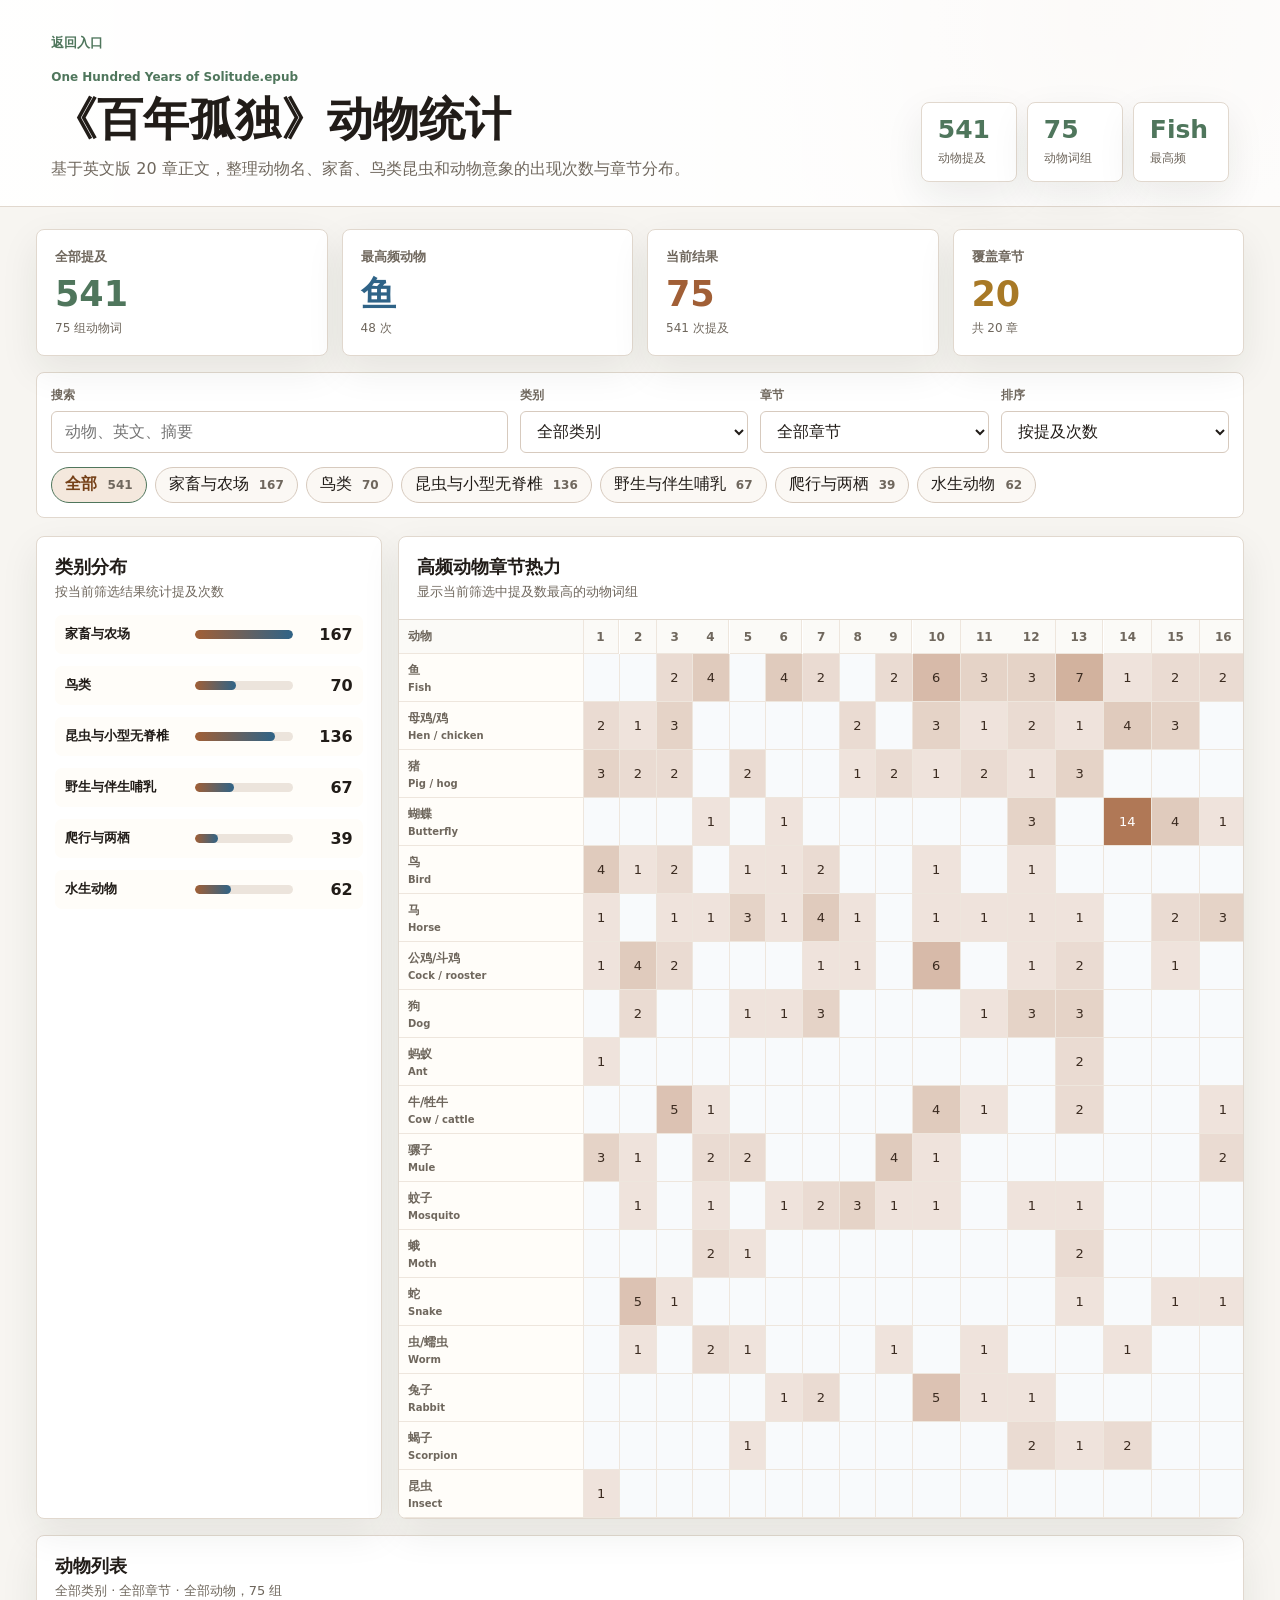
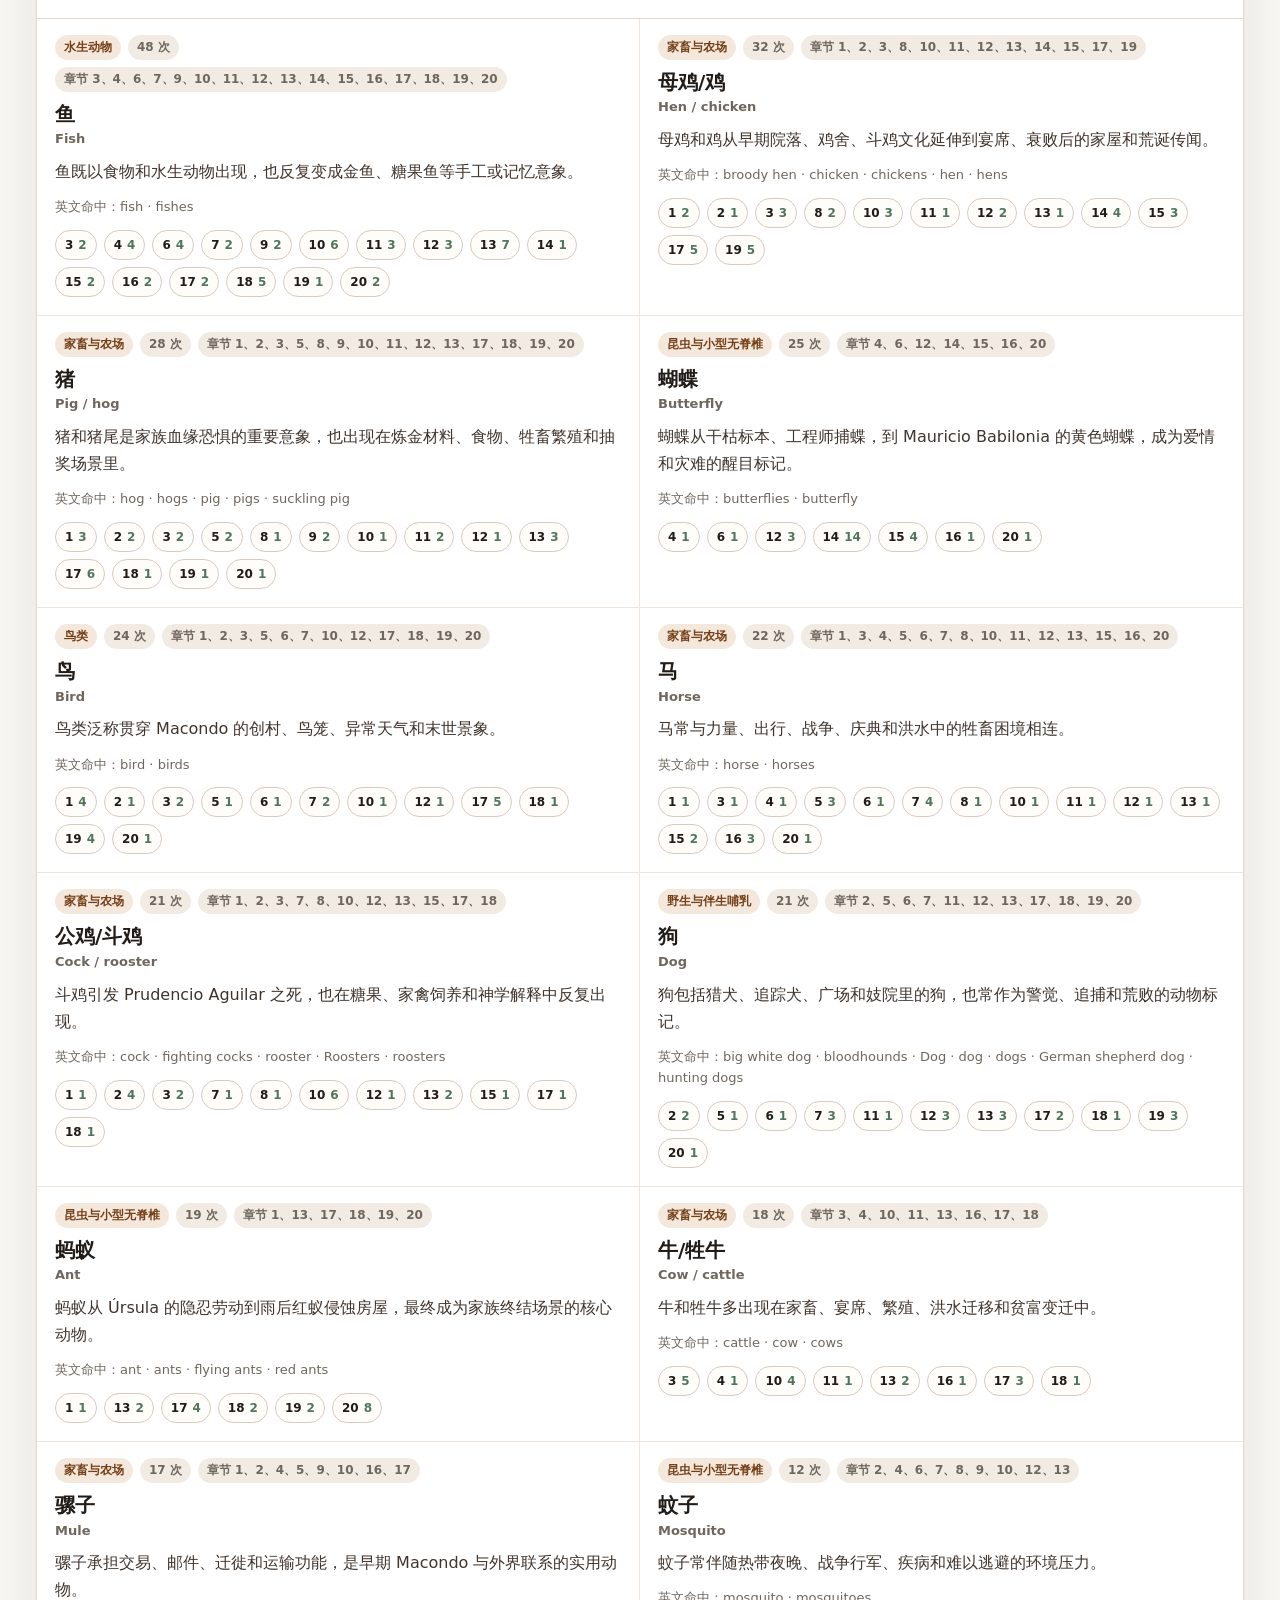
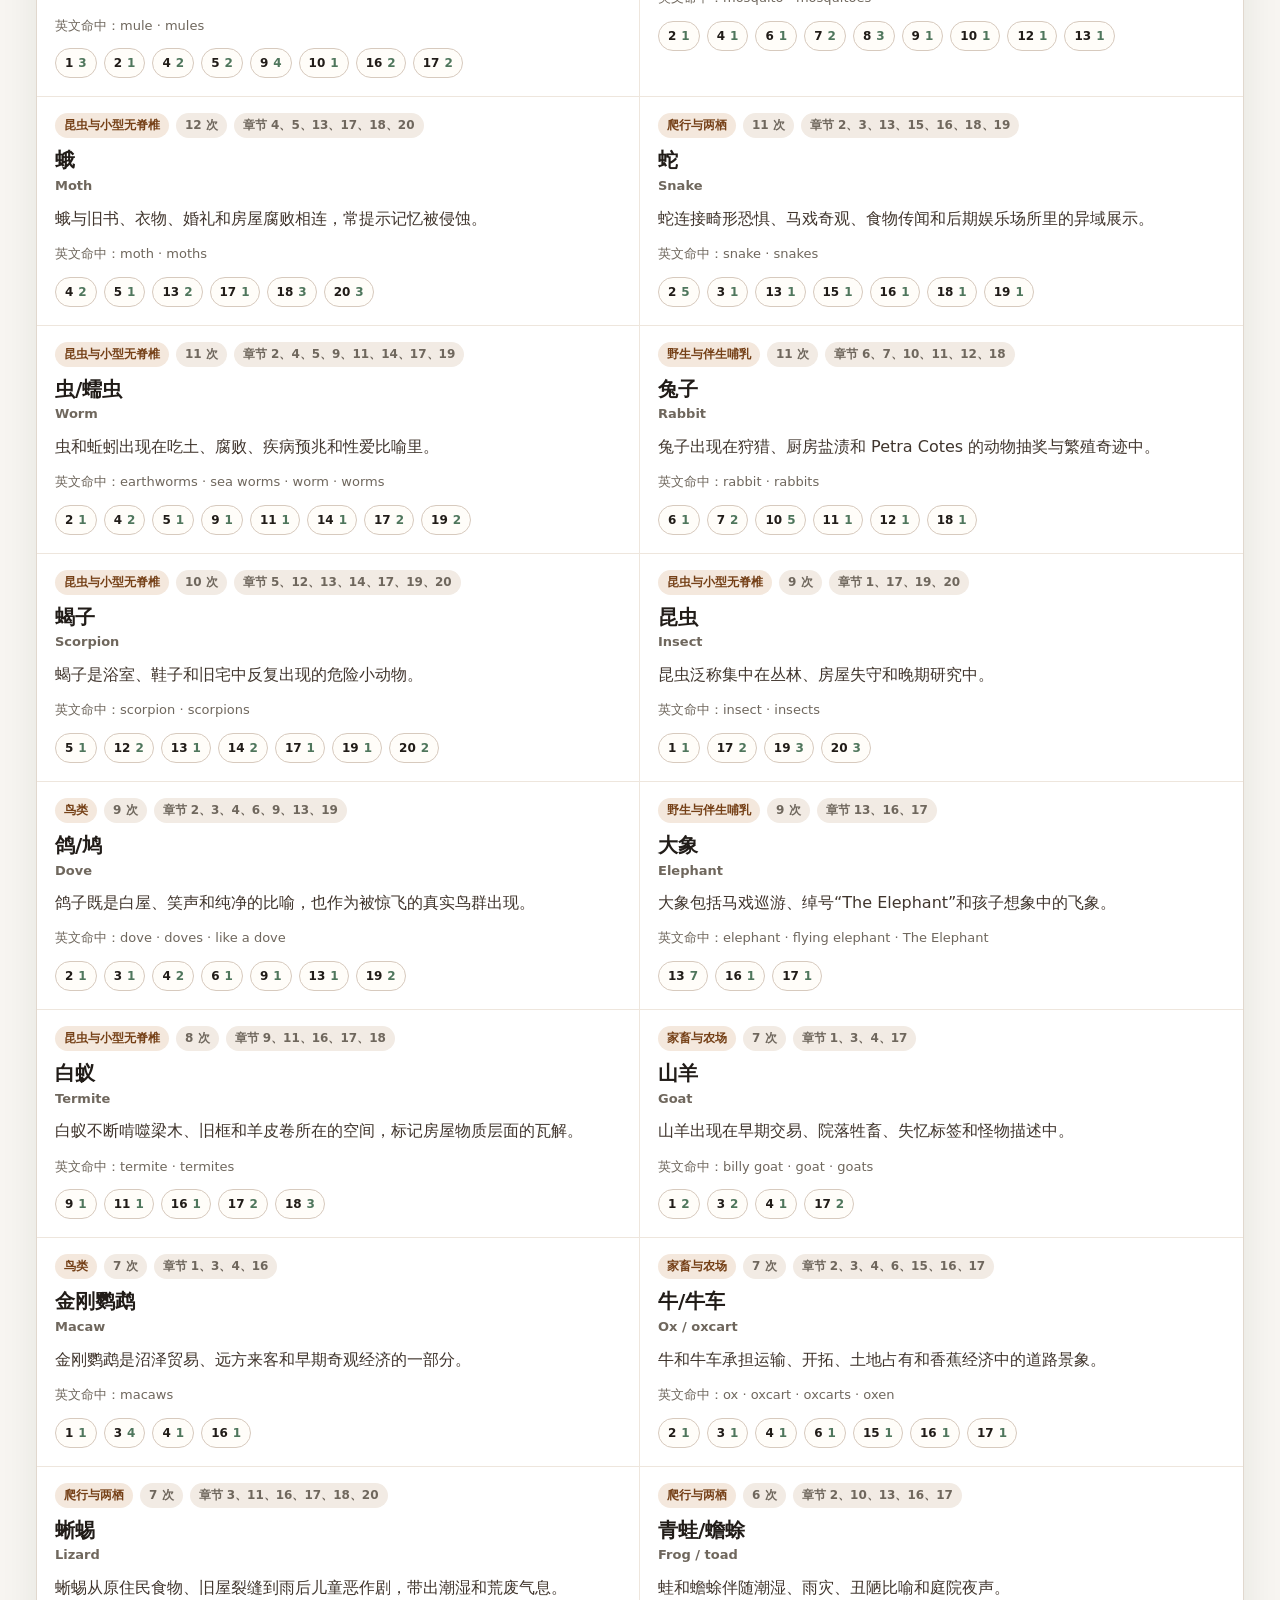
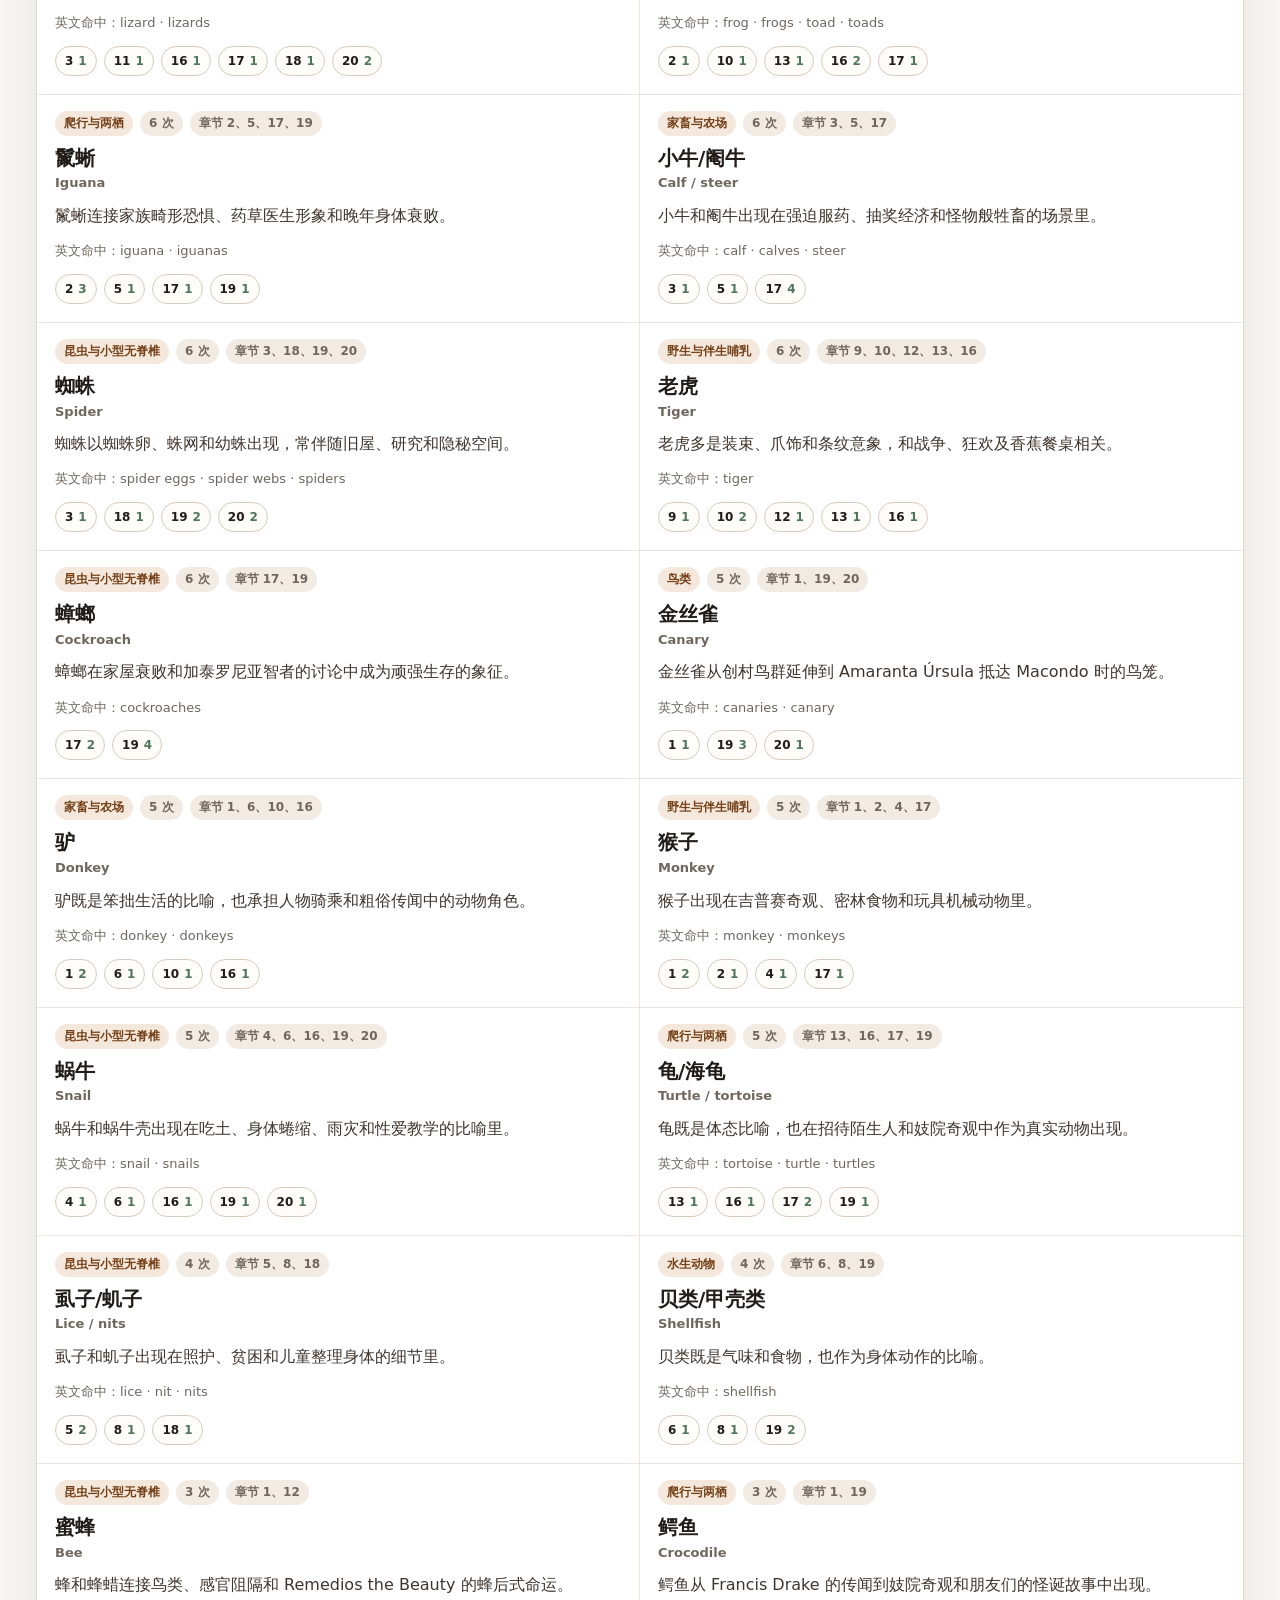
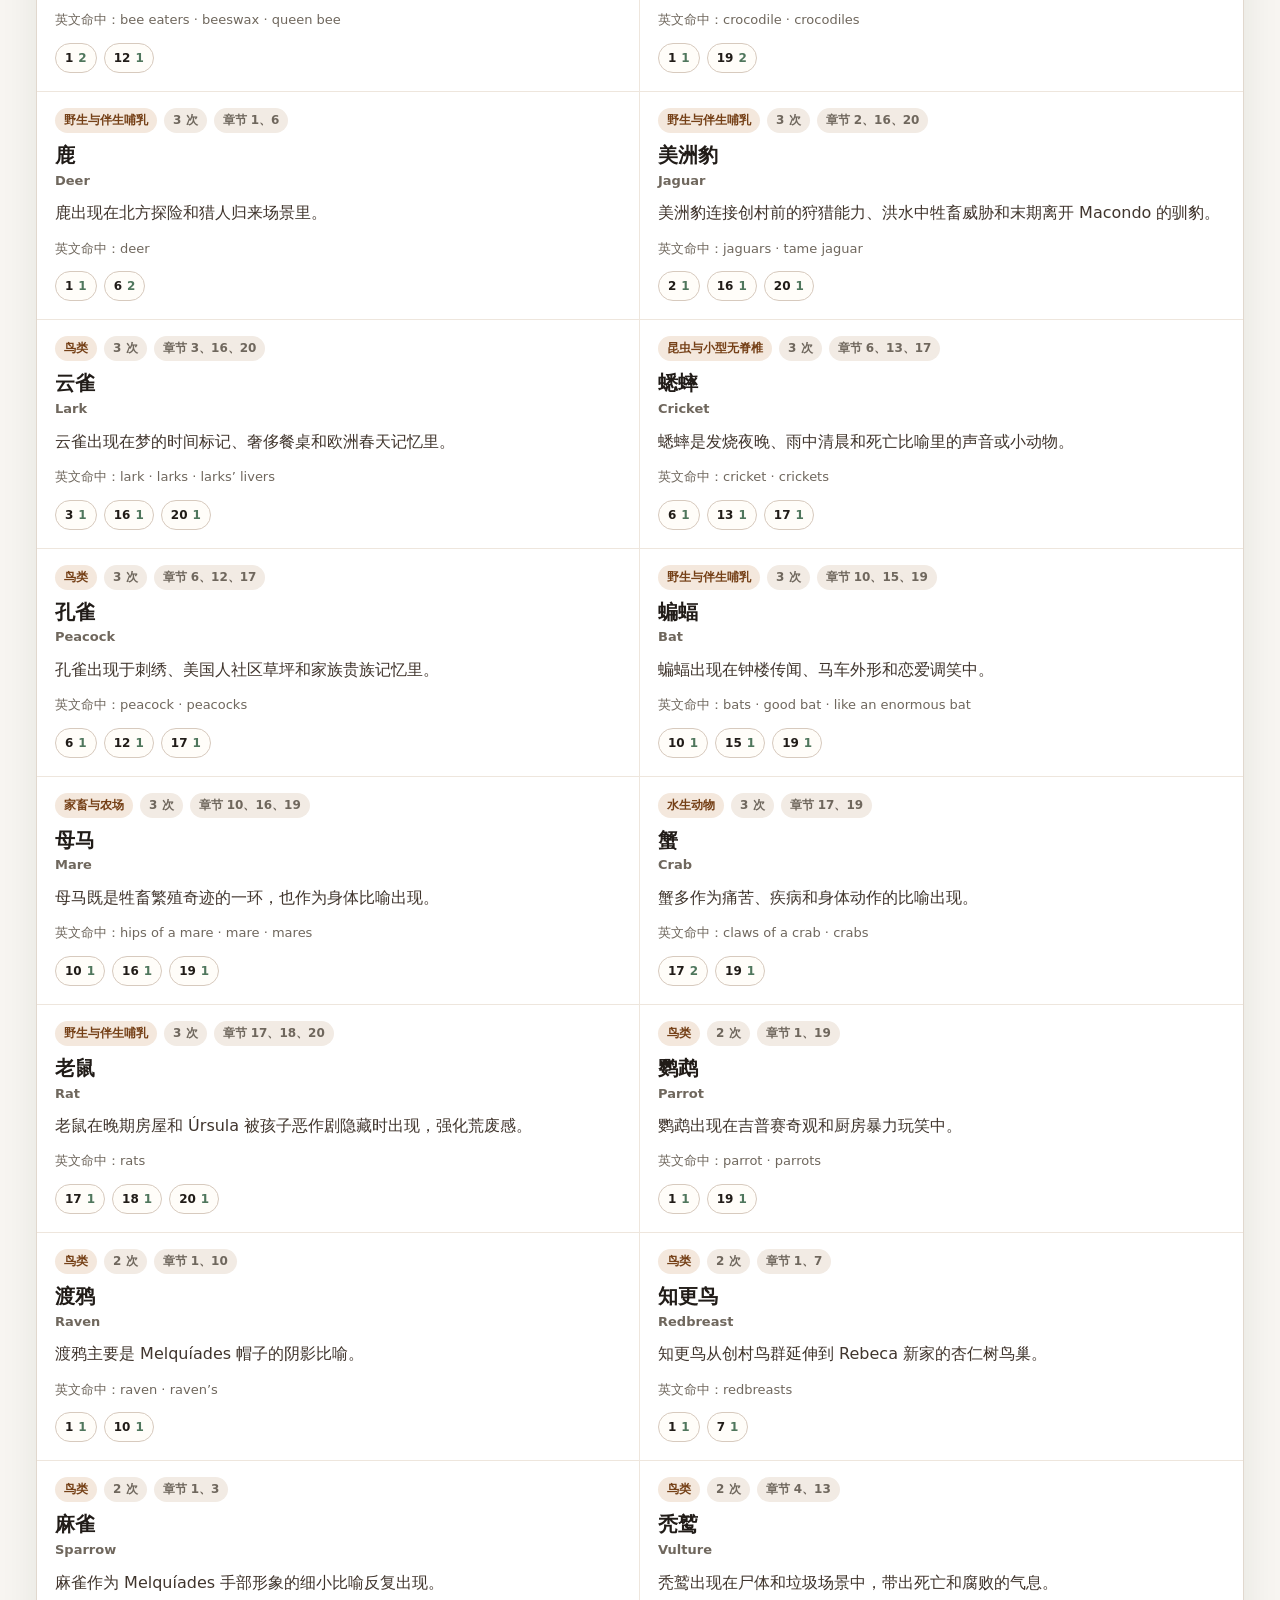
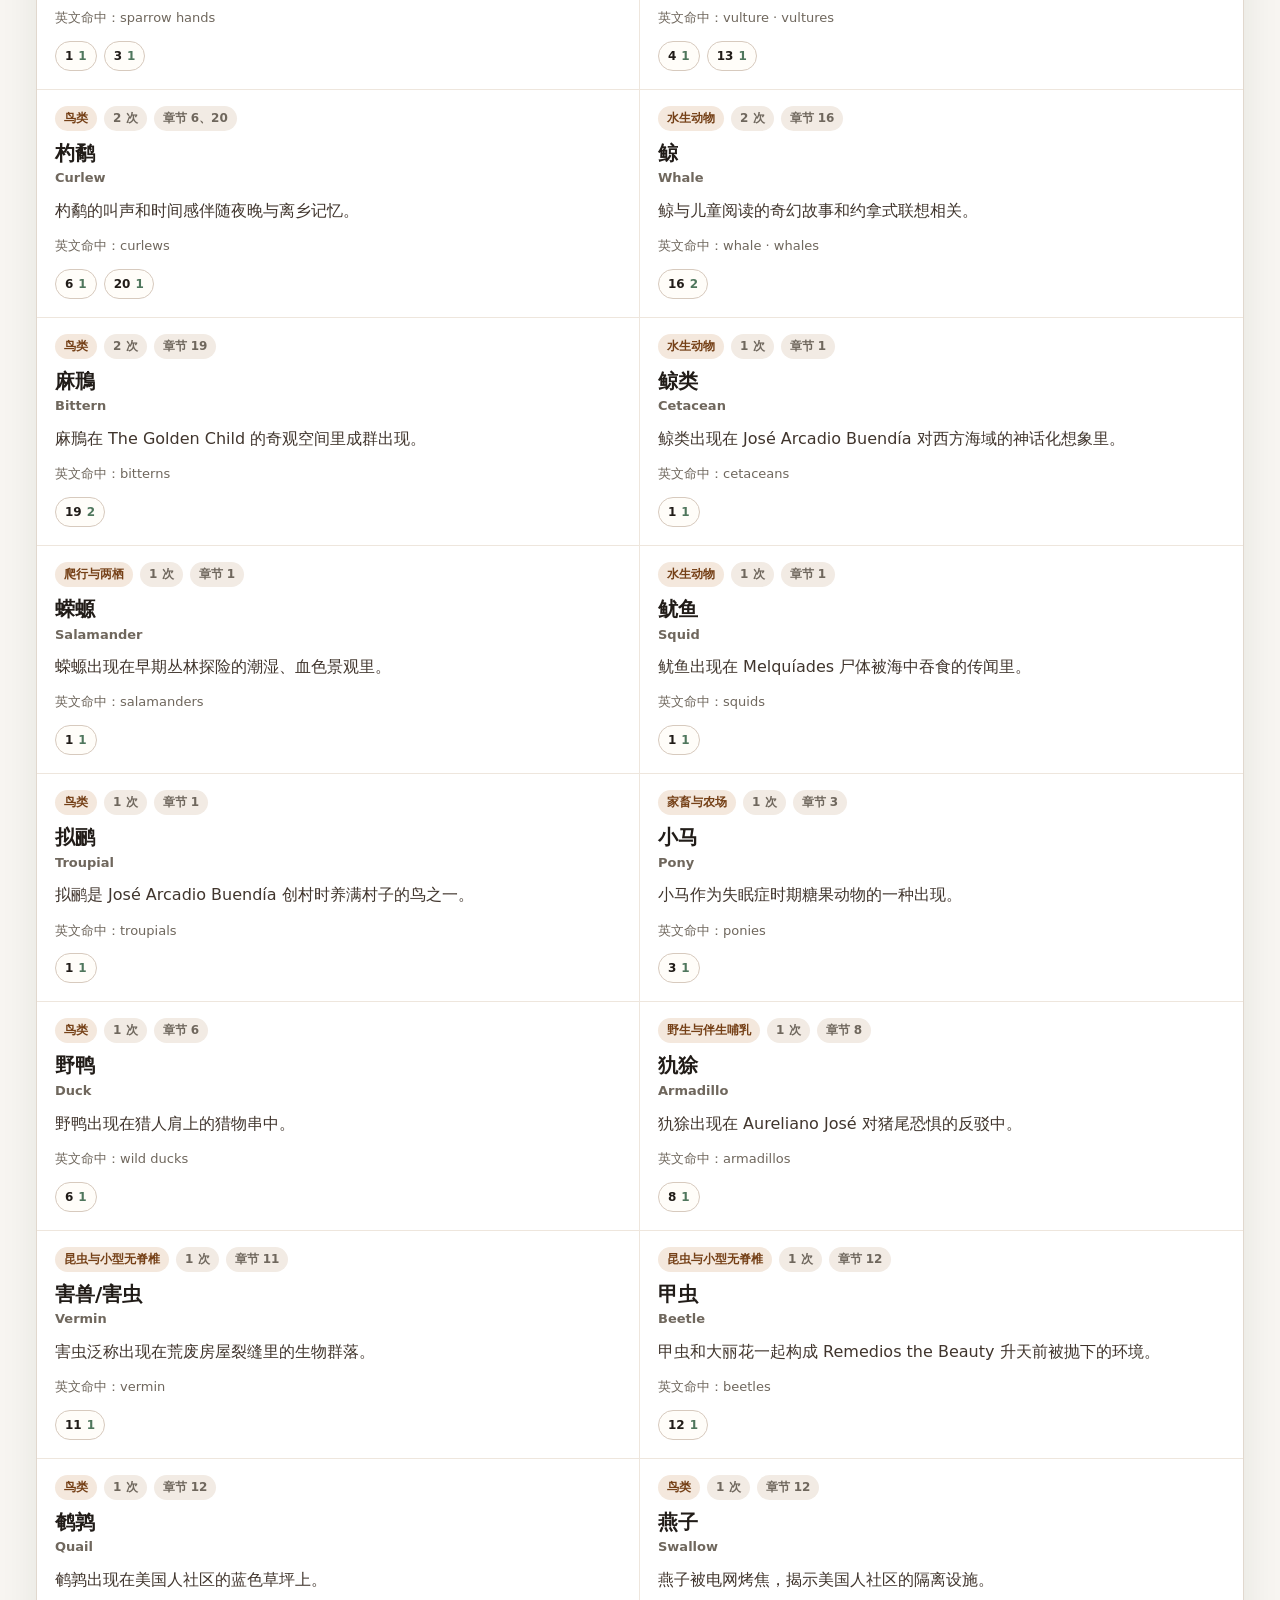
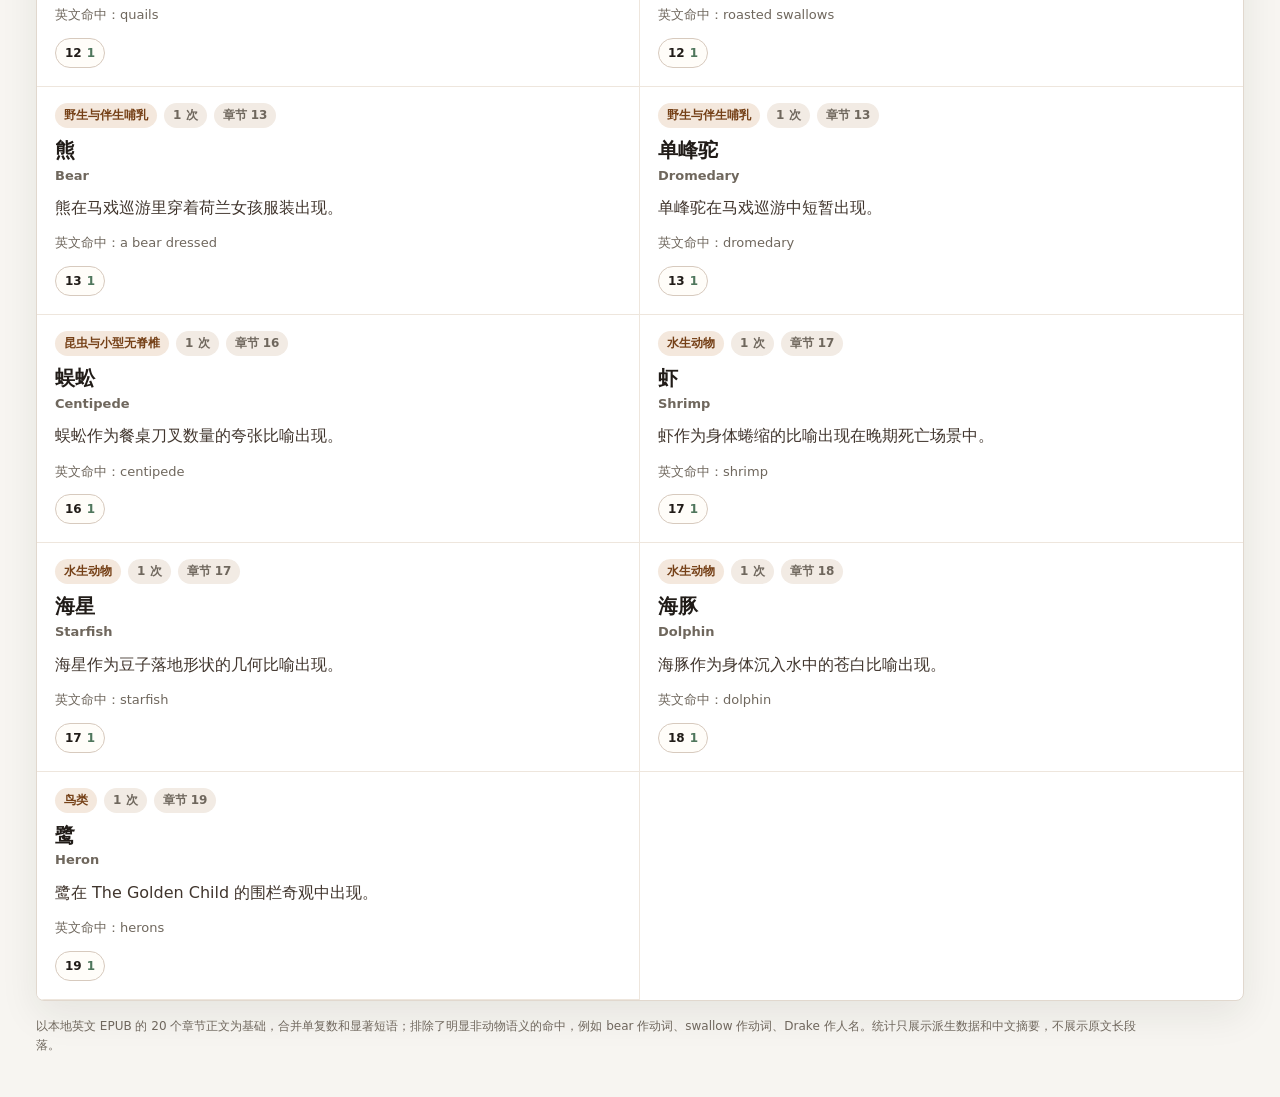
==== animals/index.html @ 54f8a80d "feat: add animal statistics page" ====
<!doctype html>
<html lang="zh-CN">
  <head>
    <meta charset="utf-8" />
    <meta name="viewport" content="width=device-width, initial-scale=1" />
    <title>《百年孤独》动物统计</title>
    <link rel="stylesheet" href="./styles.css" />
    <script src="./data.js" defer></script>
    <script src="./app.js" defer></script>
  </head>
  <body>
    <header class="app-header">
      <div class="header-copy">
        <a class="home-link" href="../">返回入口</a>
        <p class="eyebrow">One Hundred Years of Solitude.epub</p>
        <h1>《百年孤独》动物统计</h1>
        <p class="lede">基于英文版 20 章正文，整理动物名、家畜、鸟类昆虫和动物意象的出现次数与章节分布。</p>
      </div>
      <div class="header-facts" aria-label="数据概览">
        <div>
          <span id="fact-mentions">--</span>
          <small>动物提及</small>
        </div>
        <div>
          <span id="fact-animals">--</span>
          <small>动物词组</small>
        </div>
        <div>
          <span id="fact-top">--</span>
          <small>最高频</small>
        </div>
      </div>
    </header>

    <main>
      <section class="kpi-grid" id="kpi-grid" aria-label="核心指标"></section>

      <section class="controls-band" aria-label="筛选和排序">
        <div class="search-box">
          <label for="search-input">搜索</label>
          <input id="search-input" type="search" placeholder="动物、英文、摘要" autocomplete="off" />
        </div>
        <div class="control-group">
          <label for="category-filter">类别</label>
          <select id="category-filter"></select>
        </div>
        <div class="control-group">
          <label for="chapter-filter">章节</label>
          <select id="chapter-filter"></select>
        </div>
        <div class="control-group">
          <label for="sort-select">排序</label>
          <select id="sort-select">
            <option value="count">按提及次数</option>
            <option value="chapter">按首次章节</option>
            <option value="name">按英文名称</option>
          </select>
        </div>
        <div class="category-tabs" id="category-tabs" role="group" aria-label="动物类别筛选"></div>
        <div class="selected-filter" id="selected-filter" hidden></div>
      </section>

      <section class="overview-layout">
        <article class="panel">
          <div class="panel-heading">
            <div>
              <h2>类别分布</h2>
              <p>按当前筛选结果统计提及次数</p>
            </div>
          </div>
          <div class="category-bars" id="category-bars"></div>
        </article>

        <article class="panel heatmap-panel">
          <div class="panel-heading">
            <div>
              <h2>高频动物章节热力</h2>
              <p>显示当前筛选中提及数最高的动物词组</p>
            </div>
          </div>
          <div class="table-wrap">
            <table id="animal-heatmap"></table>
          </div>
        </article>
      </section>

      <section class="panel results-panel">
        <div class="panel-heading">
          <div>
            <h2>动物列表</h2>
            <p id="result-summary">--</p>
          </div>
        </div>
        <div class="animal-list" id="animal-list"></div>
      </section>

      <p class="source-note" id="source-note"></p>
    </main>
  </body>
</html>
---- animals/styles.css ----
:root {
  --bg: #f7f5f1;
  --surface: #ffffff;
  --ink: #211c18;
  --muted: #6f675d;
  --line: #e1d8ce;
  --green: #4f765c;
  --blue: #2f6387;
  --clay: #a15f36;
  --gold: #a87926;
  --shadow: 0 14px 38px rgba(23, 34, 28, 0.08);
  font-family:
    Inter, ui-sans-serif, system-ui, -apple-system, BlinkMacSystemFont, "Segoe UI",
    "PingFang SC", "Microsoft YaHei", sans-serif;
}

* {
  box-sizing: border-box;
}

body {
  margin: 0;
  min-width: 320px;
  background: var(--bg);
  color: var(--ink);
}

button,
input,
select {
  font: inherit;
}

button {
  cursor: pointer;
}

.app-header {
  display: grid;
  grid-template-columns: minmax(0, 1fr) auto;
  gap: 24px;
  align-items: end;
  padding: 32px clamp(18px, 4vw, 56px) 24px;
  border-bottom: 1px solid var(--line);
  background:
    linear-gradient(90deg, rgba(255, 255, 255, 0.96), rgba(255, 255, 255, 0.84)),
    radial-gradient(circle at 86% 8%, rgba(161, 95, 54, 0.16), transparent 34%);
}

.header-copy {
  min-width: 0;
}

.home-link {
  display: inline-flex;
  margin-bottom: 18px;
  color: var(--green);
  font-size: 13px;
  font-weight: 820;
  text-decoration: none;
}

.home-link:hover,
.home-link:focus-visible {
  text-decoration: underline;
}

.eyebrow {
  margin: 0 0 10px;
  color: var(--green);
  font-size: 12px;
  font-weight: 820;
  letter-spacing: 0;
}

h1,
h2,
h3,
p {
  margin-top: 0;
}

h1 {
  margin-bottom: 10px;
  font-size: clamp(28px, 4vw, 46px);
  line-height: 1.1;
  letter-spacing: 0;
}

h2 {
  margin-bottom: 4px;
  font-size: 18px;
  letter-spacing: 0;
}

h3 {
  margin-bottom: 10px;
  font-size: 20px;
  line-height: 1.28;
  letter-spacing: 0;
}

h3 small {
  display: block;
  margin-top: 4px;
  color: var(--muted);
  font-size: 13px;
  font-weight: 760;
}

.lede {
  max-width: 820px;
  margin-bottom: 0;
  color: var(--muted);
  font-size: 16px;
  line-height: 1.7;
}

.header-facts {
  display: grid;
  grid-template-columns: repeat(3, minmax(96px, 1fr));
  gap: 10px;
}

.header-facts div,
.kpi-card,
.panel {
  border: 1px solid var(--line);
  border-radius: 8px;
  background: var(--surface);
  box-shadow: var(--shadow);
}

.header-facts div {
  padding: 14px 16px;
}

.header-facts span {
  display: block;
  overflow-wrap: anywhere;
  color: var(--green);
  font-size: 25px;
  font-weight: 850;
  line-height: 1.05;
}

.header-facts small,
.kpi-card small {
  display: block;
  margin-top: 7px;
  color: var(--muted);
  font-size: 12px;
}

main {
  width: min(1480px, 100%);
  margin: 0 auto;
  padding: 22px clamp(14px, 3vw, 36px) 42px;
}

.kpi-grid {
  display: grid;
  grid-template-columns: repeat(4, minmax(0, 1fr));
  gap: 14px;
  margin-bottom: 16px;
}

.kpi-card {
  min-height: 112px;
  padding: 18px;
  overflow: hidden;
}

.kpi-card strong {
  display: block;
  margin-bottom: 10px;
  color: var(--muted);
  font-size: 13px;
  font-weight: 760;
}

.kpi-card .value {
  display: block;
  overflow-wrap: anywhere;
  font-size: clamp(25px, 3vw, 35px);
  font-weight: 850;
  line-height: 1.05;
  letter-spacing: 0;
}

.kpi-card.accent-green .value {
  color: var(--green);
}

.kpi-card.accent-blue .value {
  color: var(--blue);
}

.kpi-card.accent-clay .value {
  color: var(--clay);
}

.kpi-card.accent-gold .value {
  color: var(--gold);
}

.controls-band {
  display: grid;
  grid-template-columns: minmax(220px, 1.2fr) repeat(3, minmax(132px, 0.6fr));
  gap: 12px;
  align-items: end;
  margin-bottom: 18px;
  padding: 14px;
  border: 1px solid var(--line);
  border-radius: 8px;
  background: #fff;
}

.search-box,
.control-group {
  min-width: 0;
}

label {
  display: block;
  margin-bottom: 7px;
  color: var(--muted);
  font-size: 12px;
  font-weight: 760;
}

input,
select {
  width: 100%;
  min-height: 42px;
  border: 1px solid #d7cabe;
  border-radius: 6px;
  background: #fff;
  color: var(--ink);
  outline: none;
}

input {
  padding: 0 13px;
}

select {
  padding: 0 36px 0 12px;
}

input:focus,
select:focus,
.category-tabs button:focus-visible,
.category-row:focus-visible,
.chapter-chips button:focus-visible,
.selected-filter button:focus-visible {
  border-color: var(--green);
  box-shadow: 0 0 0 3px rgba(161, 95, 54, 0.16);
}

.category-tabs {
  display: flex;
  grid-column: 1 / -1;
  gap: 8px;
  overflow-x: auto;
  padding-top: 2px;
}

.category-tabs button,
.selected-filter button {
  flex: 0 0 auto;
  min-height: 36px;
  border: 1px solid #d7cabe;
  border-radius: 999px;
  background: #fbf8f4;
  color: var(--ink);
  padding: 0 13px;
}

.category-tabs button span {
  margin-left: 5px;
  color: var(--muted);
  font-size: 12px;
  font-weight: 760;
}

.category-tabs button[aria-pressed="true"] {
  border-color: var(--green);
  background: #f4e8dd;
  color: #754017;
  font-weight: 820;
}

.selected-filter {
  display: flex;
  grid-column: 1 / -1;
  flex-wrap: wrap;
  gap: 10px;
  align-items: center;
  min-height: 42px;
  border-radius: 8px;
  background: #fbf6ef;
  padding: 10px 12px;
  color: var(--muted);
}

.selected-filter[hidden] {
  display: none;
}

.selected-filter strong {
  color: var(--ink);
}

.selected-filter button {
  min-height: 30px;
  color: var(--green);
  font-size: 13px;
  font-weight: 820;
}

.overview-layout {
  display: grid;
  grid-template-columns: minmax(310px, 0.58fr) minmax(0, 1.42fr);
  gap: 16px;
  margin-bottom: 16px;
}

.panel {
  min-width: 0;
  padding: 18px;
}

.panel-heading {
  display: flex;
  justify-content: space-between;
  gap: 16px;
  align-items: flex-start;
  margin-bottom: 14px;
}

.panel-heading p {
  margin-bottom: 0;
  color: var(--muted);
  font-size: 13px;
}

.category-bars {
  display: grid;
  gap: 12px;
}

.category-row {
  display: grid;
  grid-template-columns: 118px minmax(0, 1fr) 48px;
  gap: 12px;
  align-items: center;
  width: 100%;
  border: 0;
  border-radius: 7px;
  background: #fffdf9;
  padding: 10px;
  color: var(--ink);
  text-align: left;
}

.category-row:hover {
  background: #f8efe7;
}

.category-name {
  font-size: 13px;
  font-weight: 800;
}

.category-row strong {
  text-align: right;
  color: var(--ink);
  font-weight: 850;
}

.bar-track {
  display: block;
  height: 9px;
  overflow: hidden;
  border-radius: 999px;
  background: #ece4dc;
}

.bar-fill {
  display: block;
  height: 100%;
  border-radius: inherit;
  background: linear-gradient(90deg, var(--clay), var(--blue));
}

.heatmap-panel,
.results-panel {
  padding: 0;
  overflow: hidden;
}

.heatmap-panel .panel-heading,
.results-panel .panel-heading {
  margin: 0;
  padding: 18px;
  border-bottom: 1px solid var(--line);
}

.table-wrap {
  overflow: auto;
}

table {
  width: 100%;
  min-width: 1040px;
  border-collapse: separate;
  border-spacing: 0;
  font-size: 13px;
}

th,
td {
  border-right: 1px solid #eee6dd;
  border-bottom: 1px solid #eee6dd;
  padding: 8px 9px;
  text-align: center;
  white-space: nowrap;
}

th {
  position: sticky;
  top: 0;
  z-index: 3;
  background: #fbfaf7;
  color: var(--muted);
  font-size: 12px;
  font-weight: 820;
}

th:first-child {
  left: 0;
  z-index: 4;
  min-width: 138px;
  text-align: left;
}

tbody th {
  z-index: 2;
  background: #fffdf9;
}

tbody th span,
tbody th small {
  display: block;
  overflow: hidden;
  text-overflow: ellipsis;
}

tbody th small {
  margin-top: 3px;
  color: var(--muted);
  font-weight: 700;
}

td[data-animal] {
  font-variant-numeric: tabular-nums;
  cursor: pointer;
}

td[data-animal]:hover,
td.is-active {
  outline: 2px solid var(--clay);
  outline-offset: -2px;
}

.animal-list {
  display: grid;
  grid-template-columns: repeat(2, minmax(0, 1fr));
  gap: 0;
}

.animal-card {
  min-width: 0;
  border-right: 1px solid #eee6dd;
  border-bottom: 1px solid #eee6dd;
  padding: 16px 18px 18px;
  background: #fff;
}

.animal-card:nth-child(2n) {
  border-right: 0;
}

.animal-card p {
  margin-bottom: 12px;
  color: #40352d;
  line-height: 1.7;
}

.animal-meta {
  display: flex;
  flex-wrap: wrap;
  gap: 7px;
  align-items: center;
  margin-bottom: 10px;
  color: var(--muted);
  font-size: 12px;
  font-weight: 760;
}

.animal-meta span {
  border-radius: 999px;
  background: #f2ebe4;
  padding: 4px 9px;
}

.animal-meta .category-pill {
  background: #f4e8dd;
  color: #754017;
}

.term-line {
  color: var(--muted);
  font-size: 13px;
  line-height: 1.6;
  overflow-wrap: anywhere;
}

.chapter-chips {
  display: flex;
  flex-wrap: wrap;
  gap: 7px;
  margin-top: 12px;
}

.chapter-chips button {
  min-width: 40px;
  min-height: 30px;
  border: 1px solid #d7cabe;
  border-radius: 999px;
  background: #fffdf9;
  color: var(--ink);
  padding: 0 9px;
  font-size: 12px;
  font-weight: 820;
}

.chapter-chips button span {
  margin-left: 5px;
  color: var(--green);
}

.empty-state {
  grid-column: 1 / -1;
  padding: 22px;
  color: var(--muted);
}

.source-note {
  max-width: 1120px;
  margin: 16px 0 0;
  color: var(--muted);
  font-size: 12px;
  line-height: 1.6;
}

@media (max-width: 1120px) {
  .kpi-grid,
  .overview-layout {
    grid-template-columns: repeat(2, minmax(0, 1fr));
  }

  .heatmap-panel {
    grid-column: 1 / -1;
  }
}

@media (max-width: 900px) {
  .app-header,
  .controls-band,
  .kpi-grid,
  .overview-layout,
  .animal-list {
    grid-template-columns: 1fr;
  }

  .header-facts {
    grid-template-columns: repeat(3, minmax(0, 1fr));
  }

  .animal-card,
  .animal-card:nth-child(2n) {
    border-right: 0;
  }
}

@media (max-width: 560px) {
  .app-header {
    padding-top: 26px;
  }

  .header-facts {
    grid-template-columns: 1fr;
  }

  .category-row {
    grid-template-columns: 104px minmax(0, 1fr) 42px;
  }
}
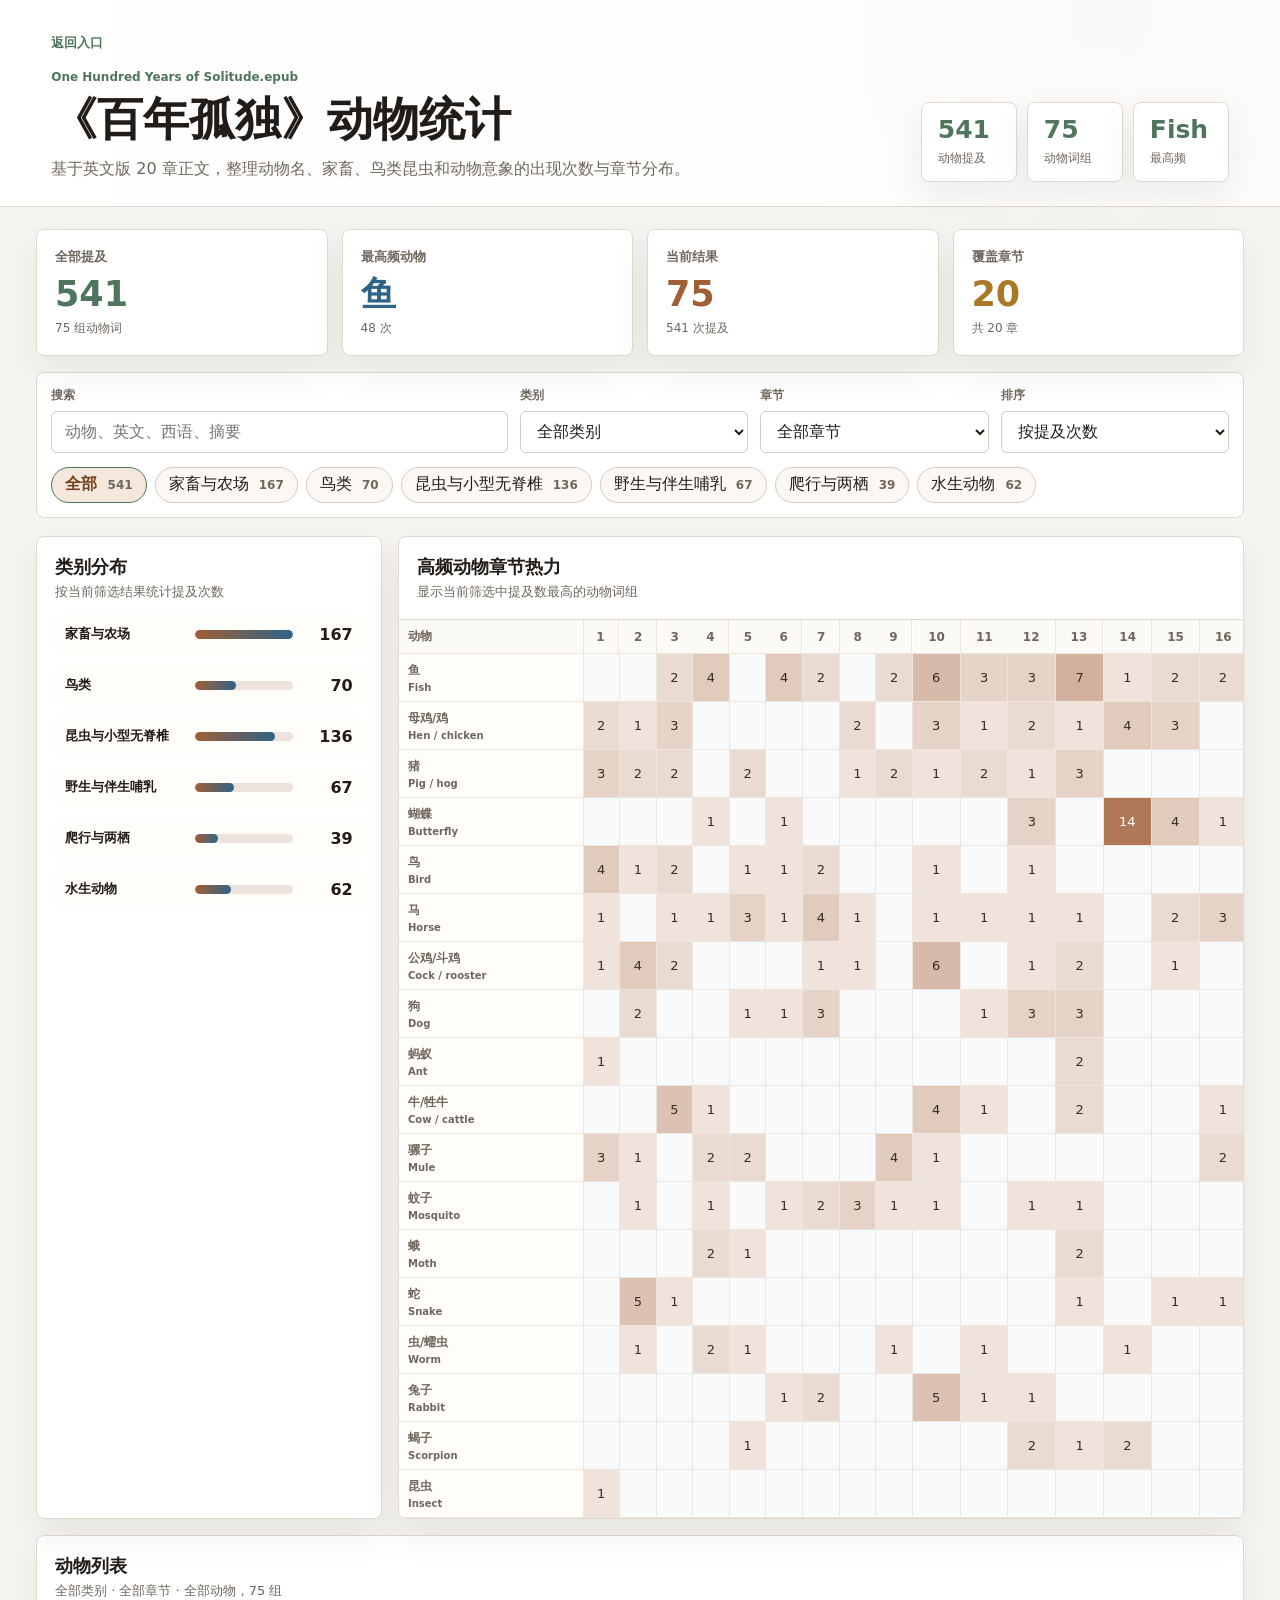
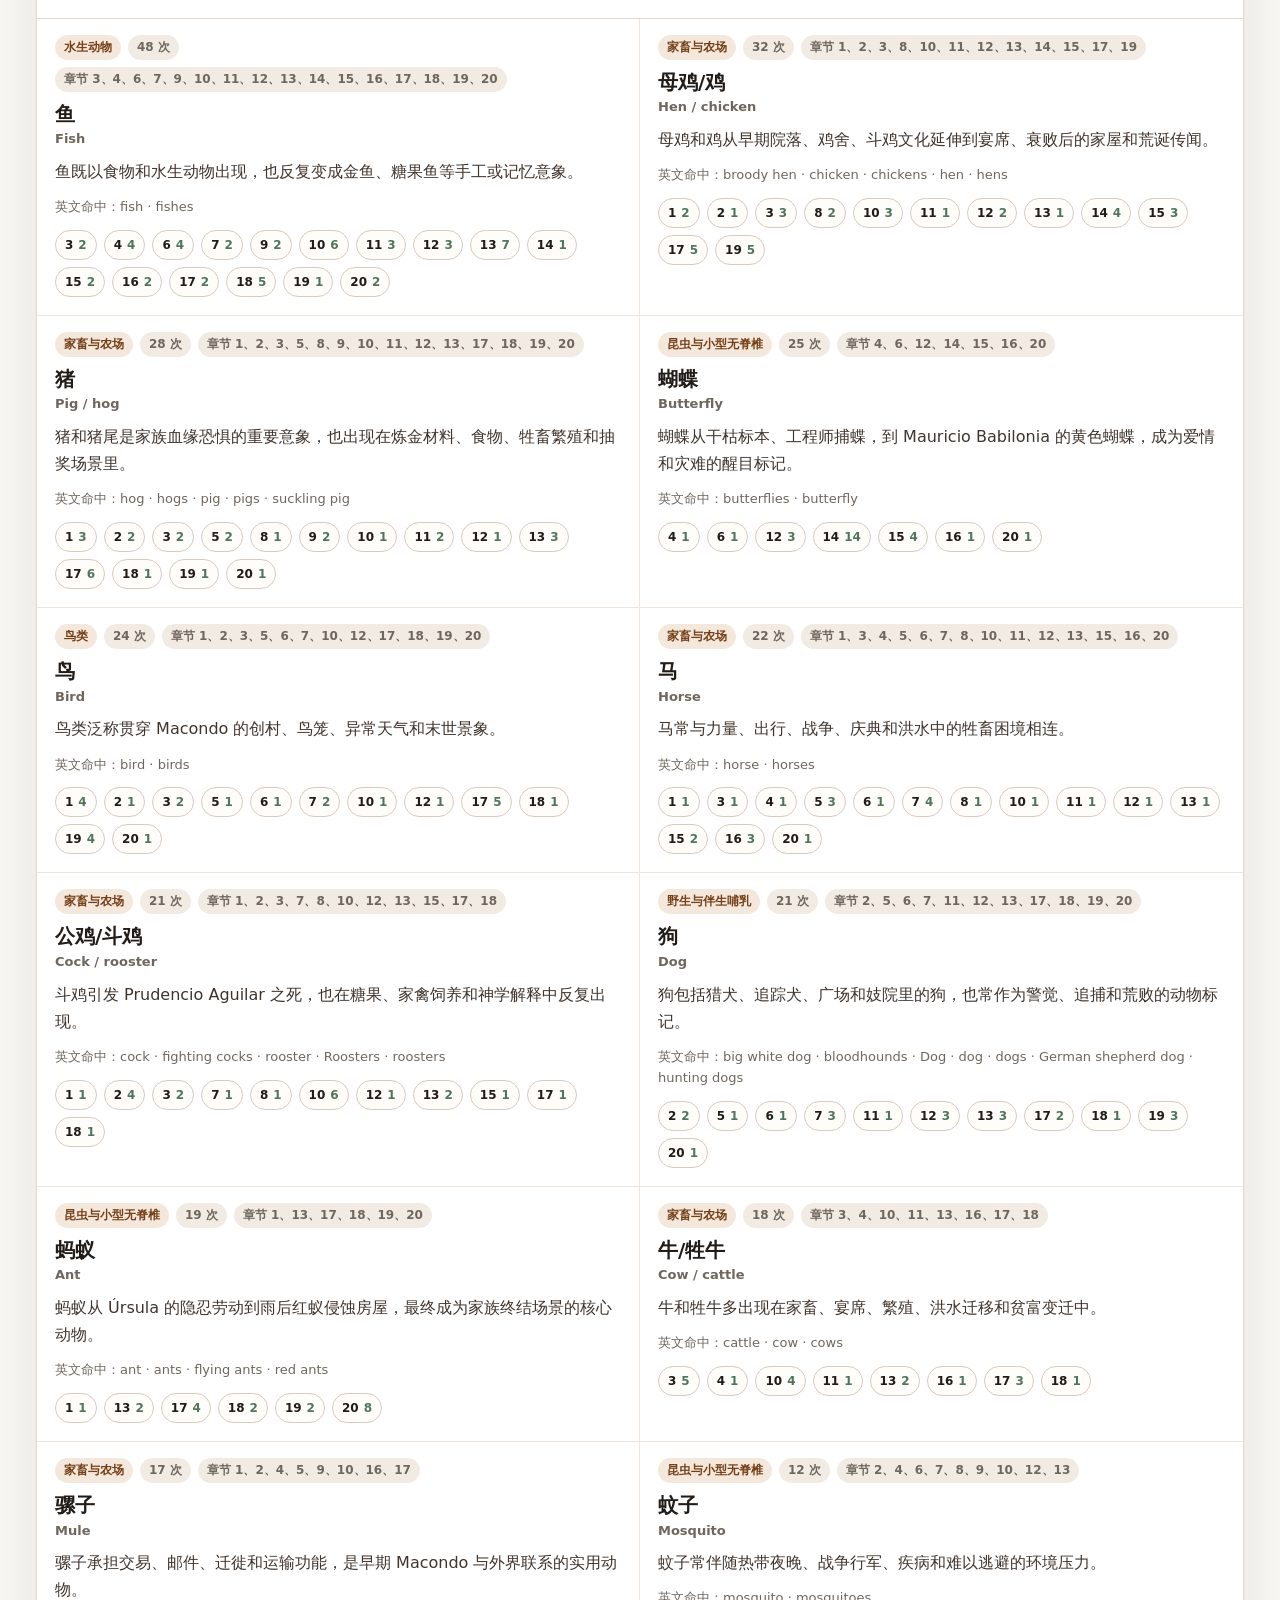
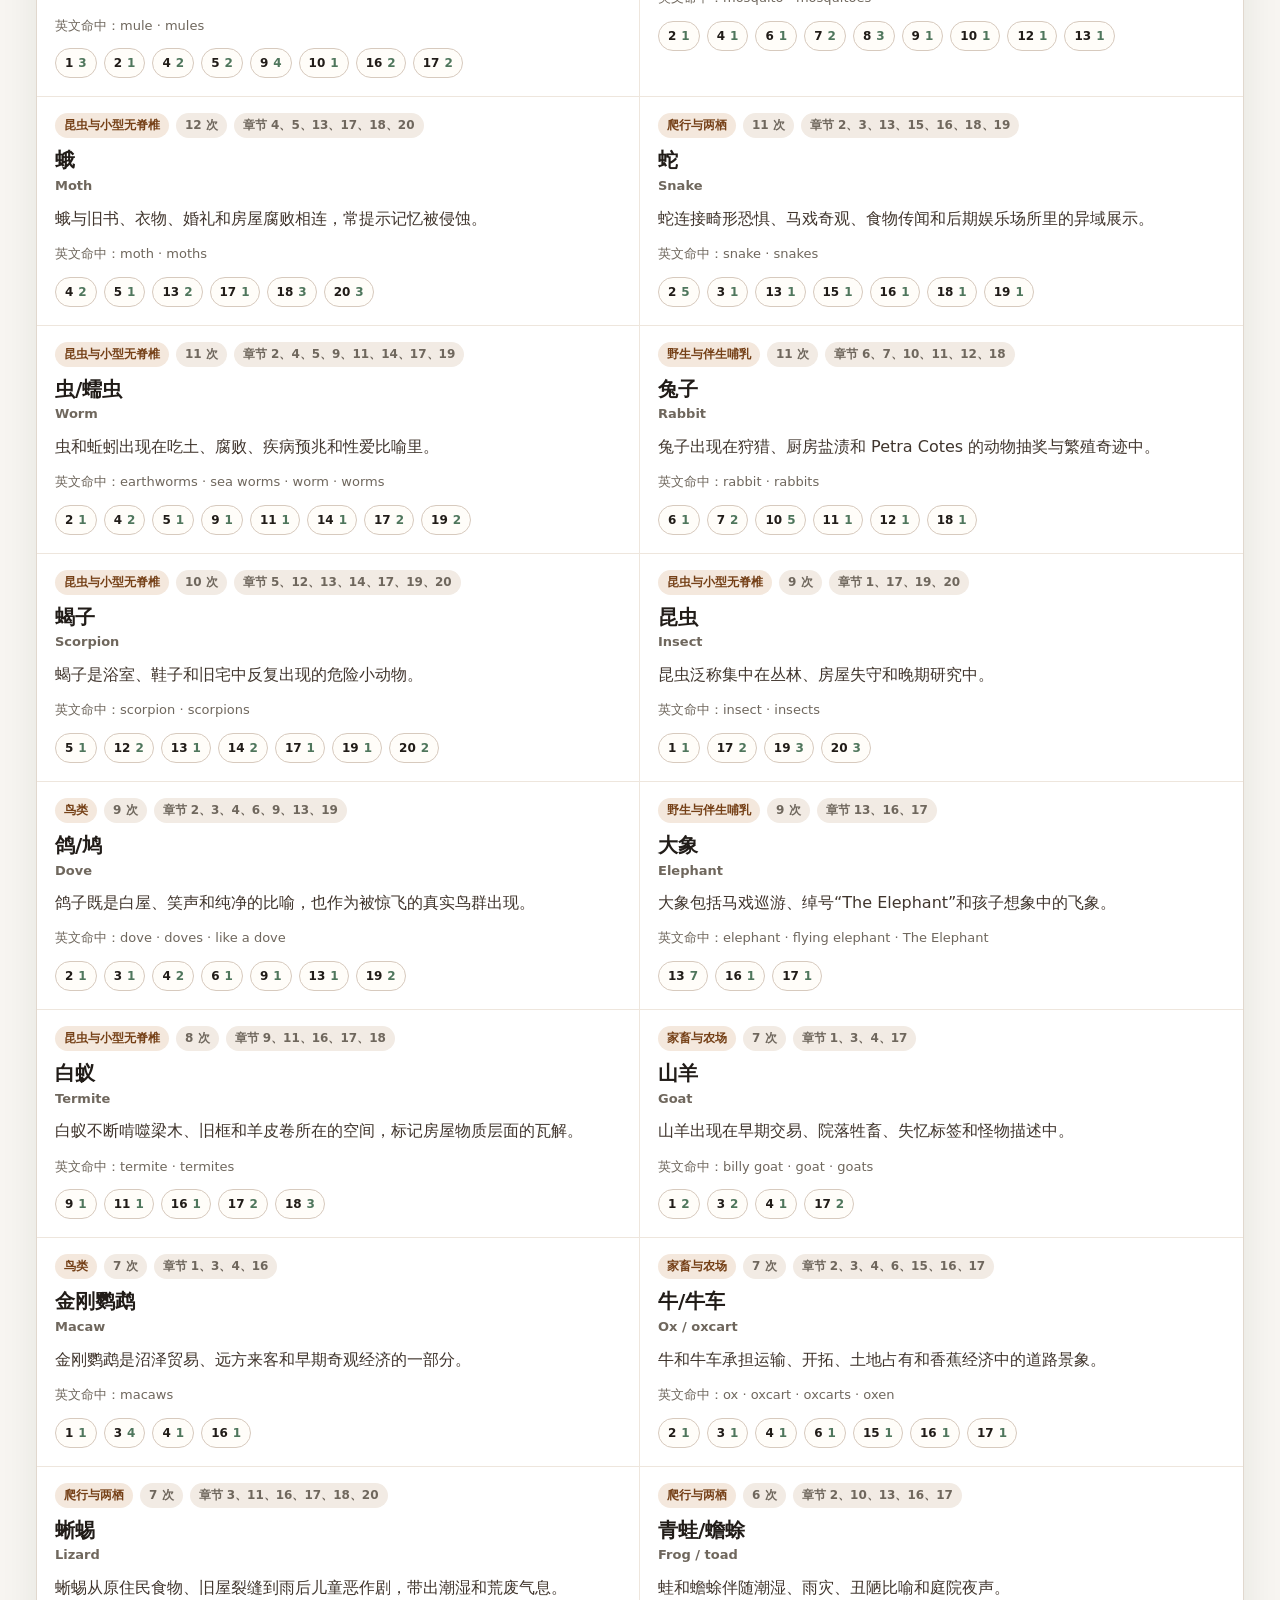
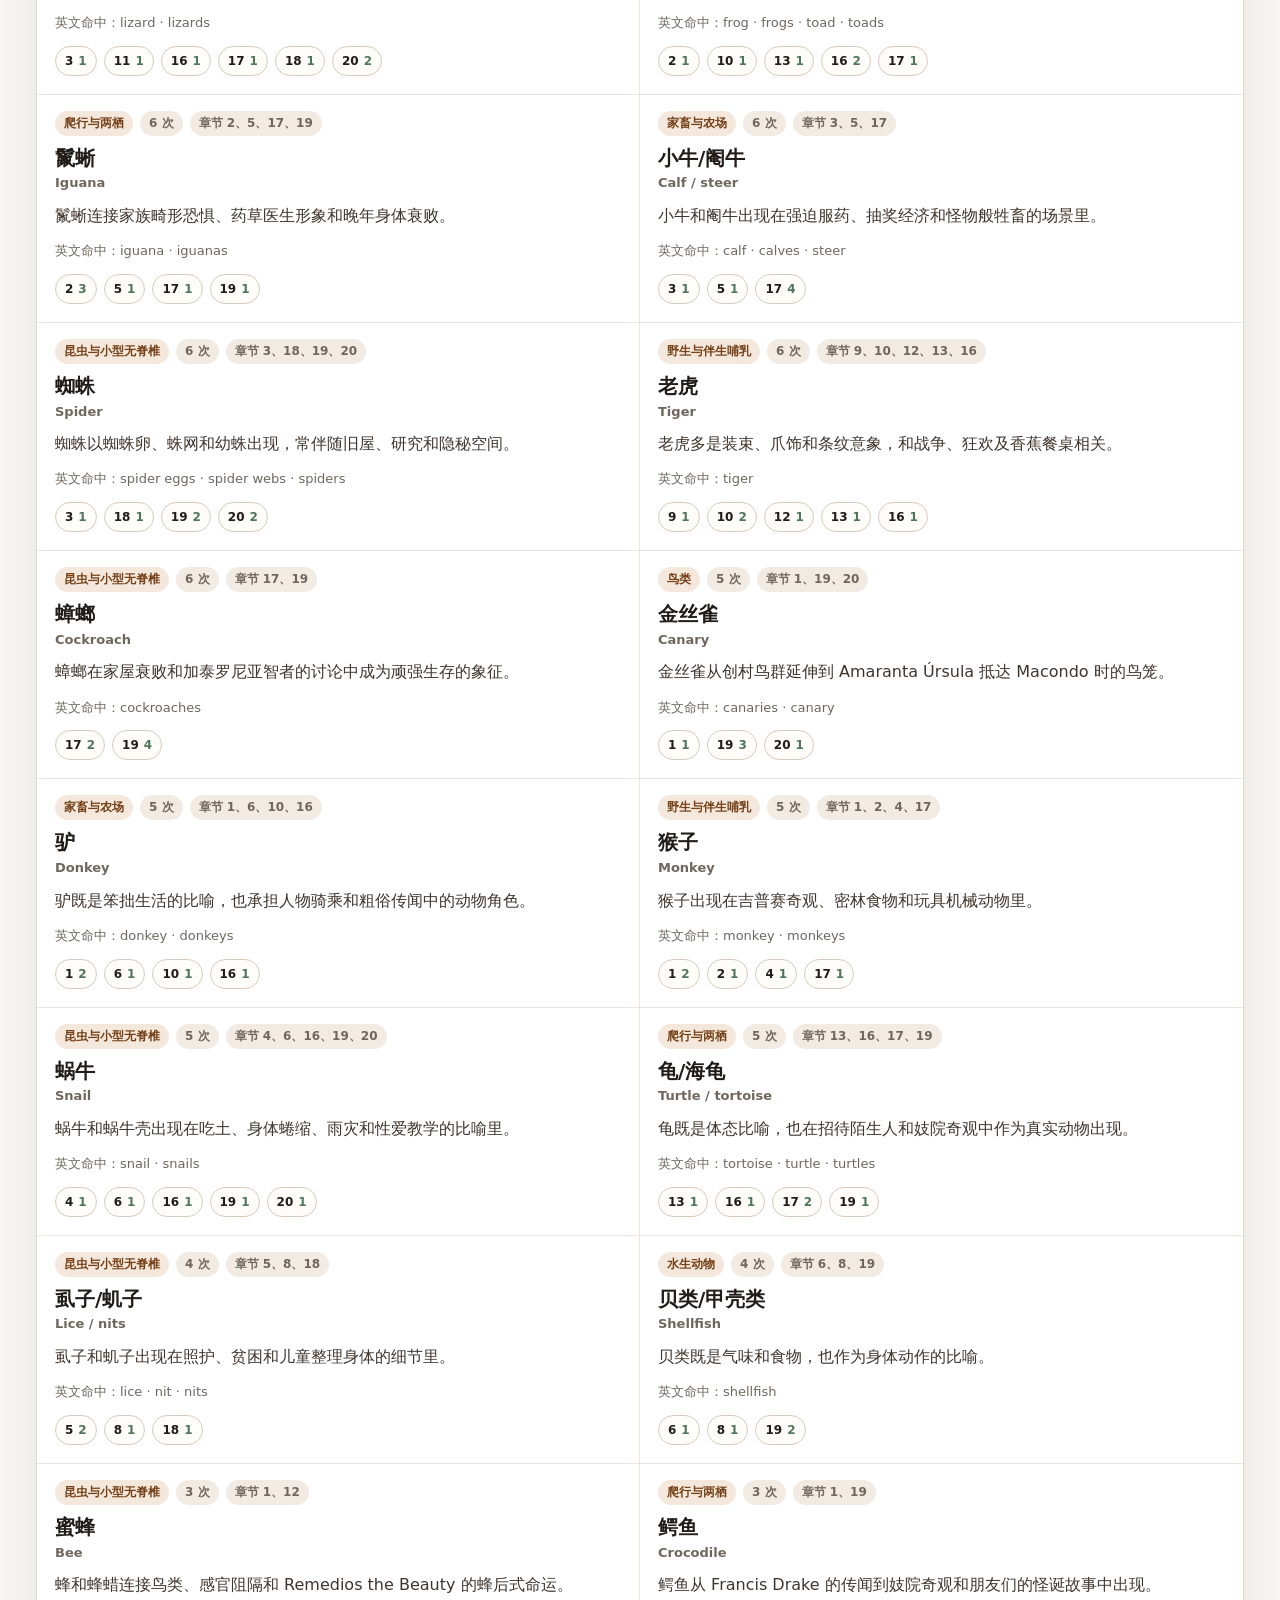
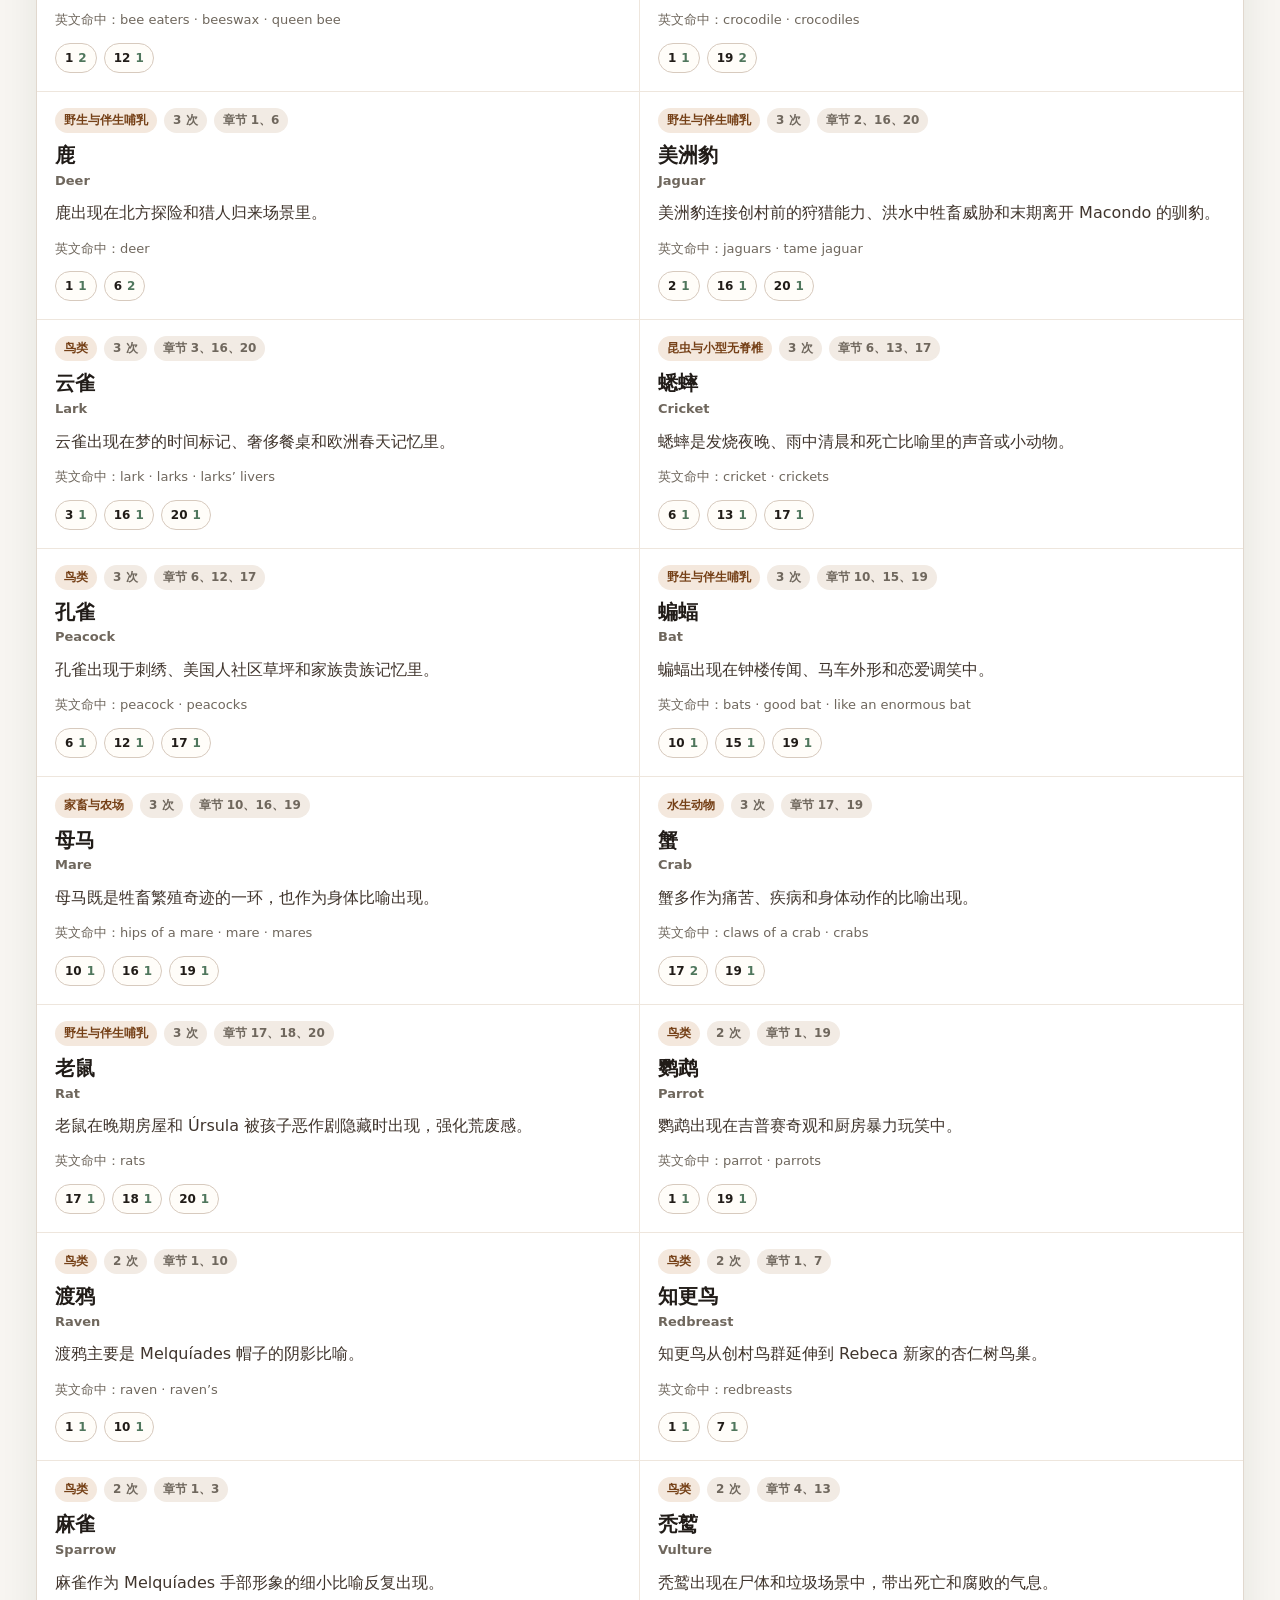
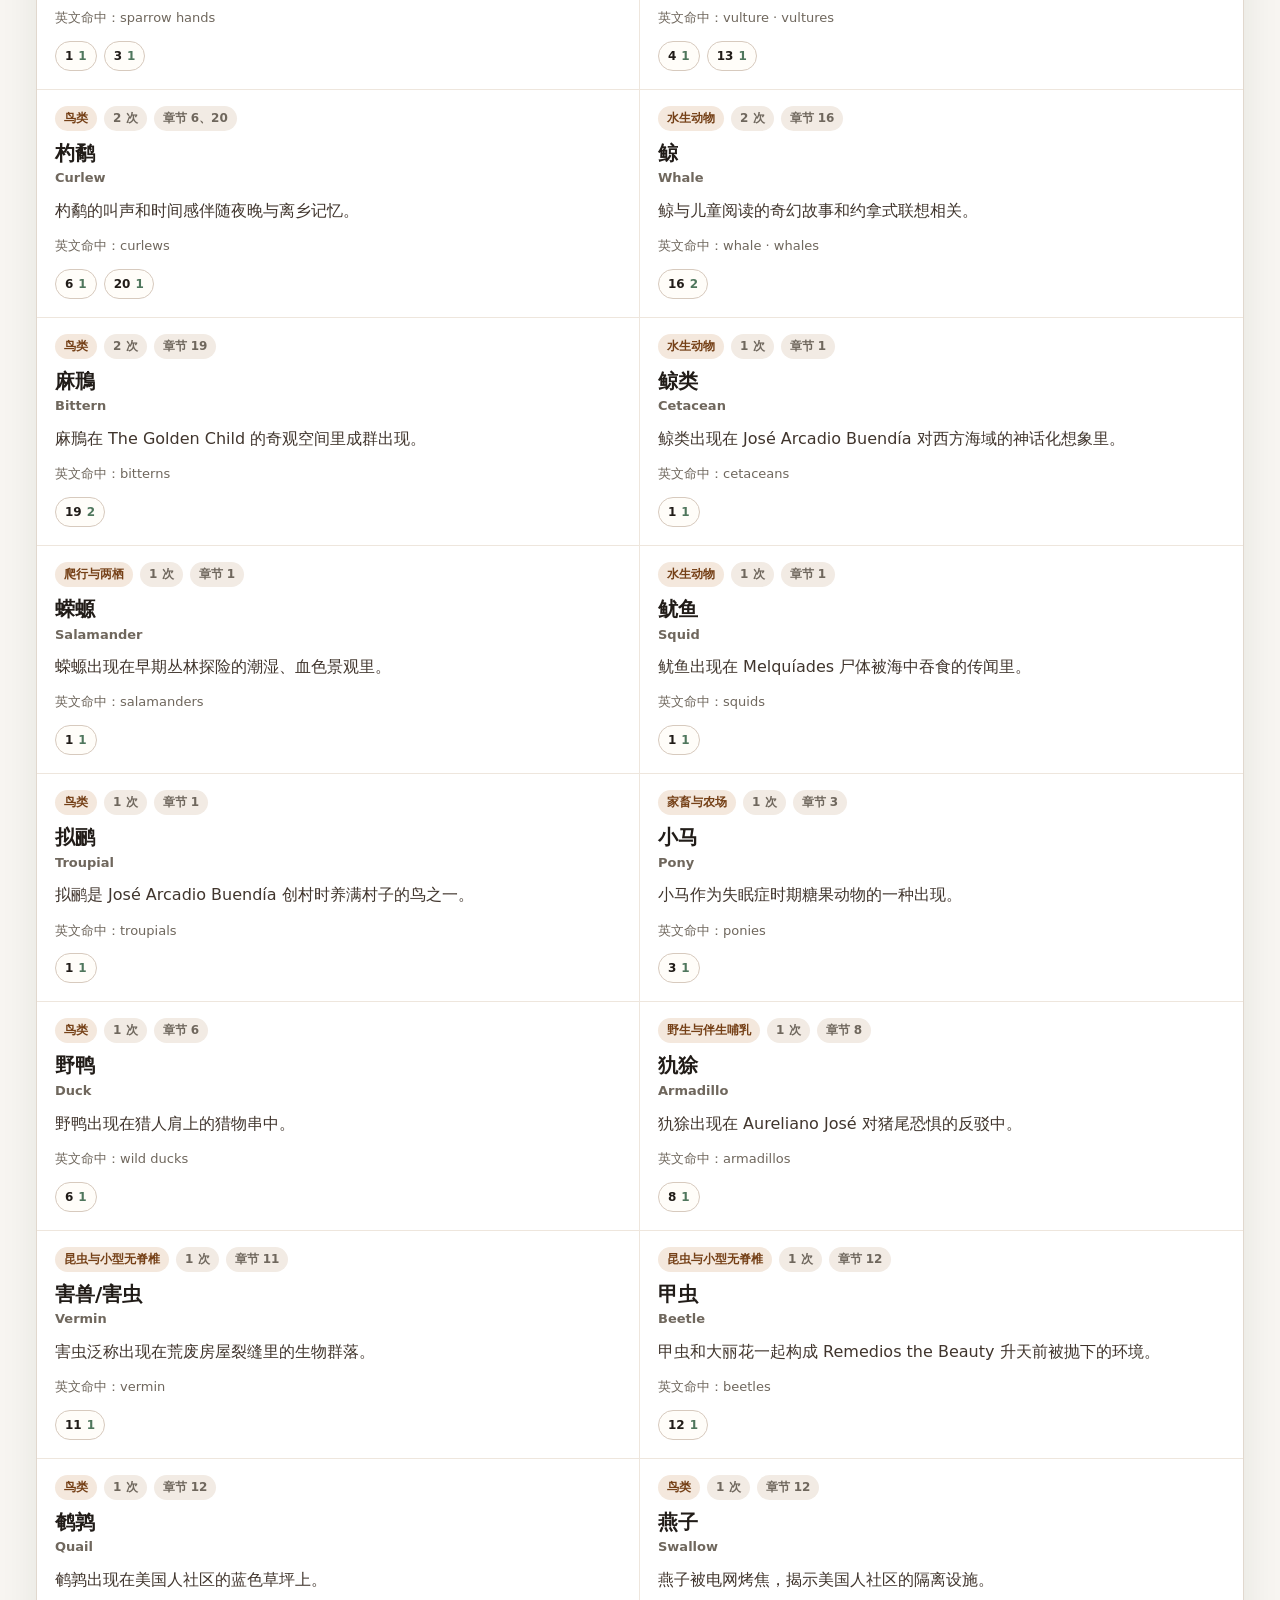
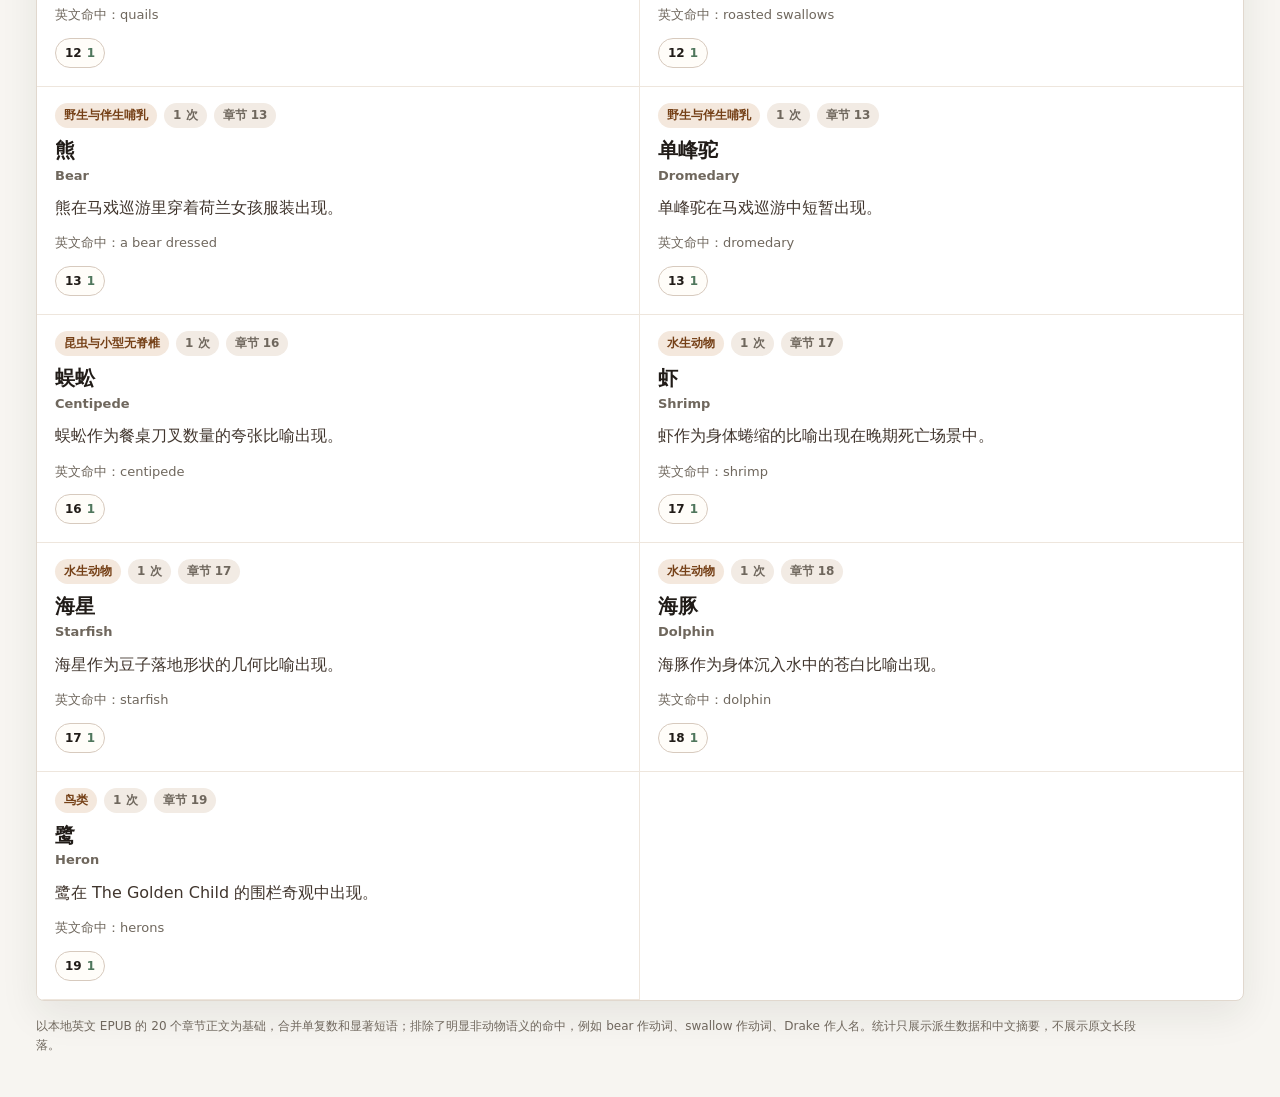
==== commit 4045dc14: "feat: add site logo and favicon" ====
--- a/animals/index.html
+++ b/animals/index.html
@@ -4,6 +4,8 @@
     <meta charset="utf-8" />
     <meta name="viewport" content="width=device-width, initial-scale=1" />
     <title>《百年孤独》动物统计</title>
+    <link rel="icon" type="image/png" sizes="64x64" href="../assets/favicon.png" />
+    <link rel="apple-touch-icon" href="../assets/apple-touch-icon.png" />
     <link rel="stylesheet" href="./styles.css" />
     <script src="./data.js" defer></script>
     <script src="./app.js" defer></script>
@@ -38,7 +40,7 @@
       <section class="controls-band" aria-label="筛选和排序">
         <div class="search-box">
           <label for="search-input">搜索</label>
-          <input id="search-input" type="search" placeholder="动物、英文、摘要" autocomplete="off" />
+          <input id="search-input" type="search" placeholder="动物、英文、西语、摘要" autocomplete="off" />
         </div>
         <div class="control-group">
           <label for="category-filter">类别</label>
